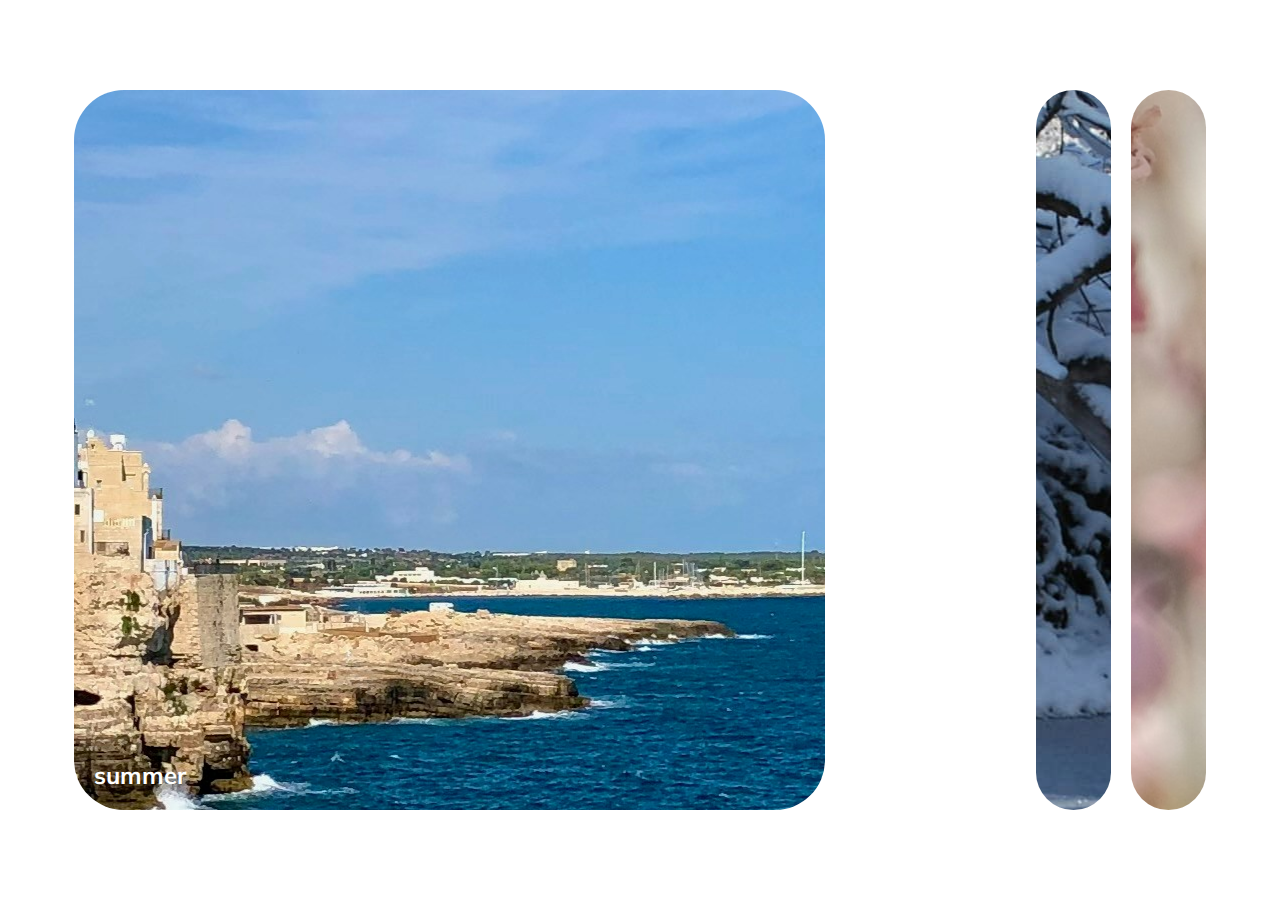
==== Project 1/index.html @ fd16ff81 "upload project 1" ====
<!DOCTYPE html>
<html lang="en">
  <head>
    <meta charset="UTF-8" />
    <meta name="viewport" content="width=device-width, initial-scale=1.0" />
    <title>My Project 1 (Expanding Cards)/</title>
    <link rel="stylesheet" href="style.css" />
  </head>
  <body>
    <div class="container">
      <div
        class="panel active"
        style="background-image: url('images/summer.jpg')"
      >
        <h3>summer</h3>
      </div>

      <div class="panel" style="background-image: url('images/monsoon.jpg')">
        <h3>monsoon</h3>
      </div>

      <div class="panel" style="background-image: url('images/fall.jpg')">
        <h3>fall</h3>
      </div>

      <div class="panel" style="background-image: url('images/winter.jpg')">
        <h3>winter</h3>
      </div>

      <div class="panel" style="background-image: url('images/spring.jpg')">
        <h3>spring</h3>
      </div>
    </div>

    <script src="script.js"></script>
  </body>
</html>
---- Project 1/style.css ----
@import url('https://fonts.googleapis.com/css?family=Muli&display=swap');


* {
    box-sizing: border-box;
}

body {
    font-family: 'Muli', sans-serif;
    margin: 0;
    display: flex;
    align-items: center;
    justify-content: center;
    height: 100vh;
    overflow: hidden;
}

.container {
    display: flex;
    width: 90vw;
}

.panel {
    background-size: auto 100;
    background-position: center;
    background-repeat: no-repeat;
    height: 80vh;
    border-radius: 50px;
    color: white;
    cursor: pointer;
    flex: 0.5;
    margin: 10px;
    position: relative;
    transition: flex 0.7s ease-in;
}

.panel h3 {
    font-size: 24px;
    position: absolute;
    bottom: 20px;
    left: 20px;
    margin: 0;
    opacity: 0;
}

.panel.active {
    flex: 5;
}
.panel.active h3{
    opacity: 1;
    transition: opacity 0.3s ease-in 0.4s
}

@media(max-width: 480px) {
    .container{
        width: 100vw;
    }
    .panel:nth-of-type(4),
    .panel:nth-of-type(5) {
        display: none;
    }
}
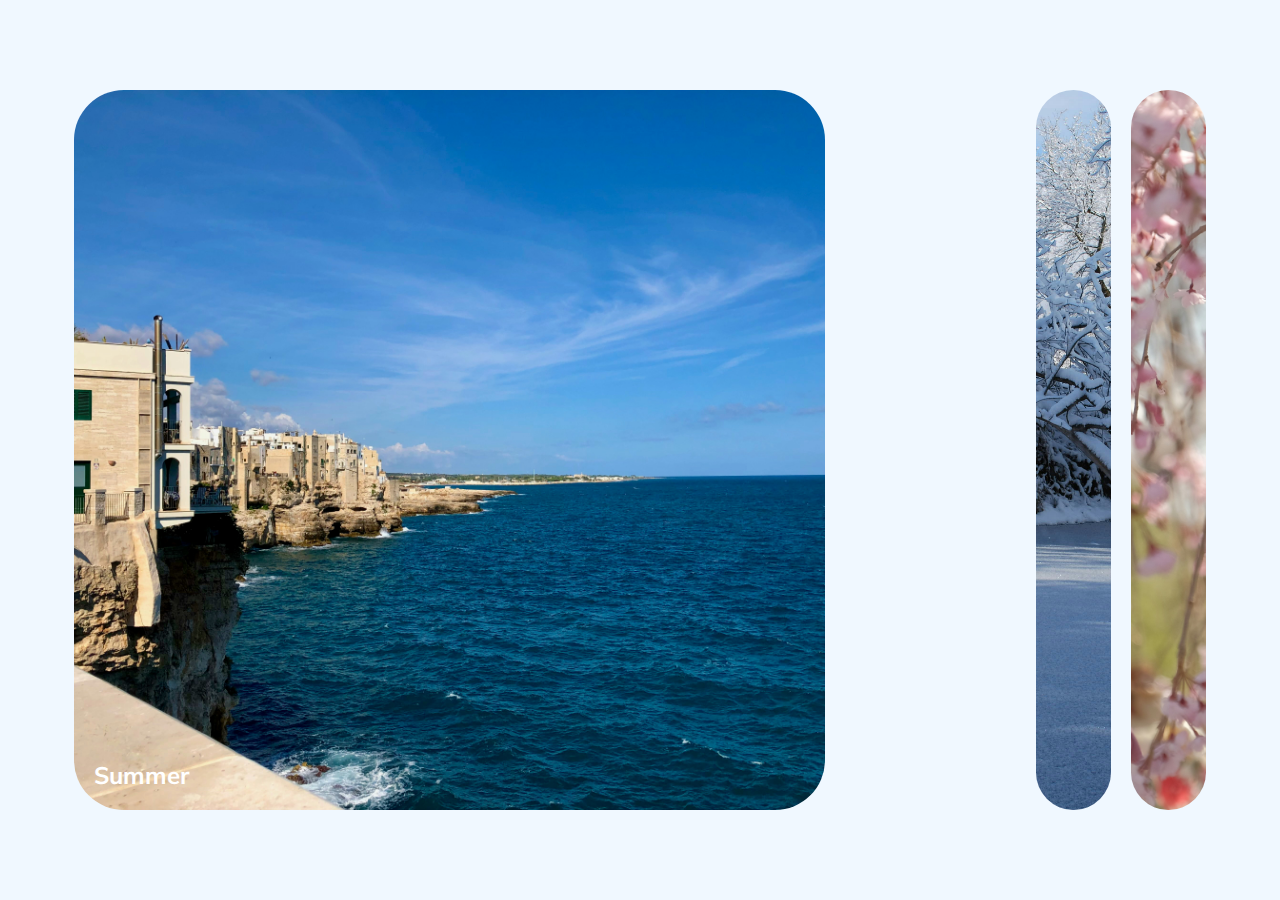
==== commit 3c38dc56: "Update Project 1" ====
--- a/Project 1/index.html
+++ b/Project 1/index.html
@@ -12,23 +12,23 @@
         class="panel active"
         style="background-image: url('images/summer.jpg')"
       >
-        <h3>summer</h3>
+        <h3>Summer</h3>
       </div>
 
       <div class="panel" style="background-image: url('images/monsoon.jpg')">
-        <h3>monsoon</h3>
+        <h3>Monsoon</h3>
       </div>
 
       <div class="panel" style="background-image: url('images/fall.jpg')">
-        <h3>fall</h3>
+        <h3>Fall</h3>
       </div>
 
       <div class="panel" style="background-image: url('images/winter.jpg')">
-        <h3>winter</h3>
+        <h3>Winter</h3>
       </div>
 
       <div class="panel" style="background-image: url('images/spring.jpg')">
-        <h3>spring</h3>
+        <h3>Spring</h3>
       </div>
     </div>
 
--- a/Project 1/style.css
+++ b/Project 1/style.css
@@ -13,6 +13,8 @@
     justify-content: center;
     height: 100vh;
     overflow: hidden;
+
+    background-color:aliceblue
 }
 
 .container {
@@ -21,7 +23,7 @@
 }
 
 .panel {
-    background-size: auto 100;
+    background-size: cover;
     background-position: center;
     background-repeat: no-repeat;
     height: 80vh;
